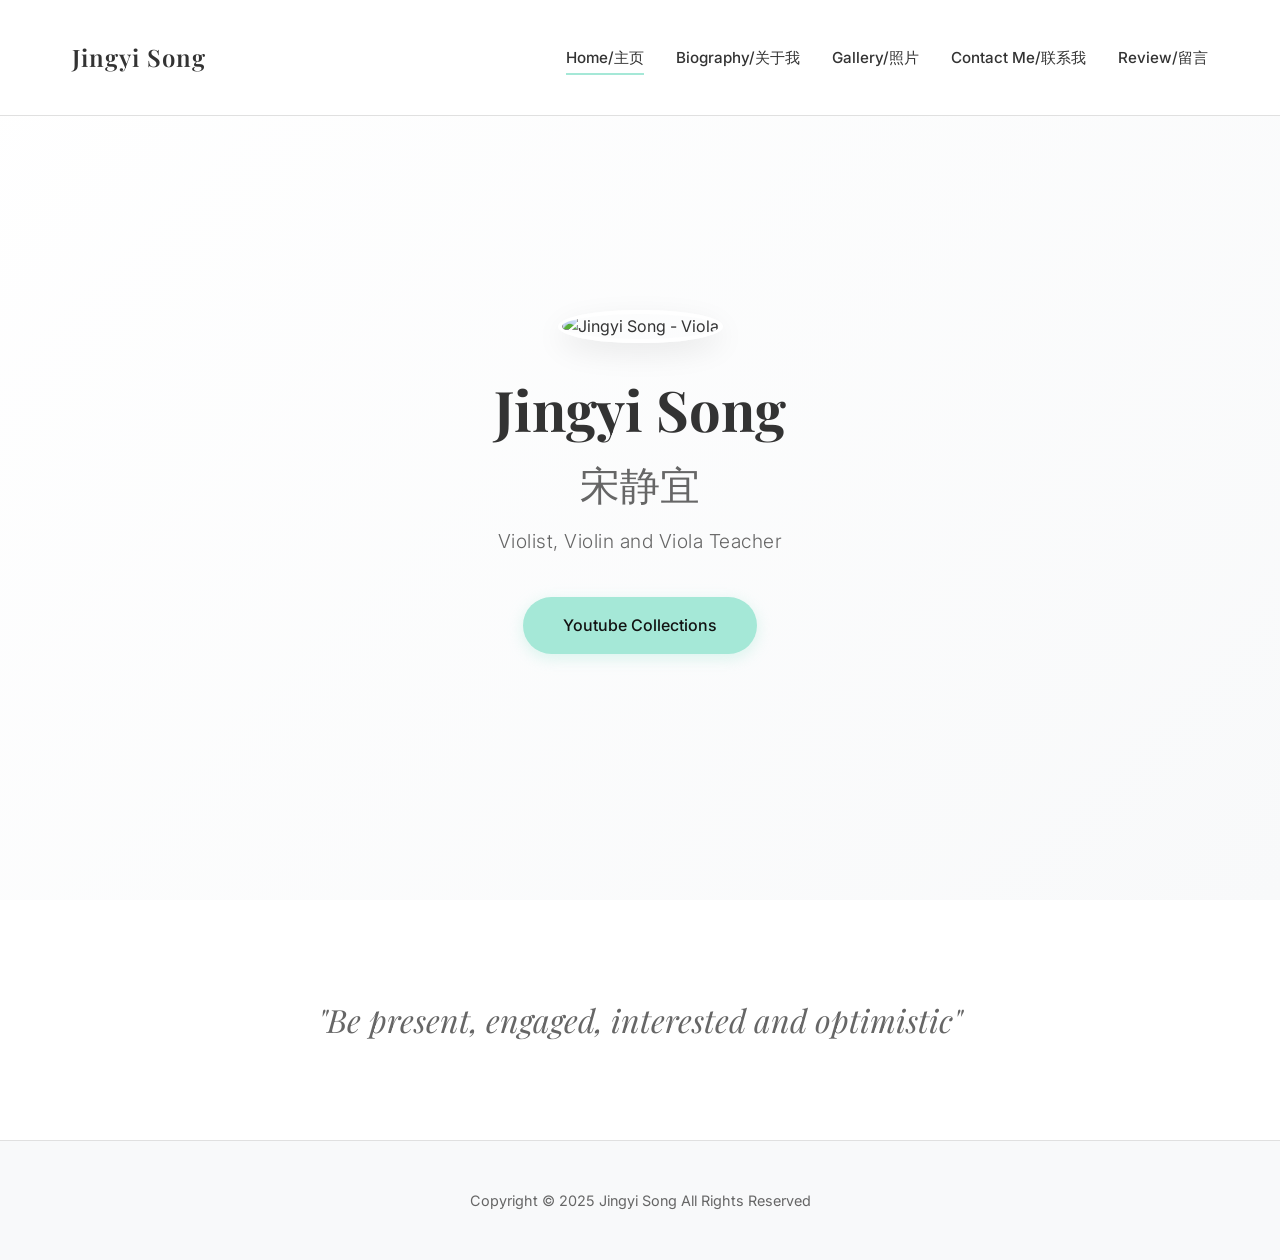
==== index.html @ 381d8b7f "Initial commit of Jingyi Song personal website" ====
<!DOCTYPE html>
<html lang="en">
<head>
    <meta charset="UTF-8">
    <meta name="viewport" content="width=device-width, initial-scale=1.0">
    <title>Jingyi Song 宋静宜 - Violist</title>
    <link rel="stylesheet" href="style.css">
    <!-- Google Fonts -->
    <link rel="preconnect" href="https://fonts.googleapis.com">
    <link rel="preconnect" href="https://fonts.gstatic.com" crossorigin>
    <link href="https://fonts.googleapis.com/css2?family=Inter:wght@300;400;500&family=Playfair+Display:ital,wght@0,400;0,600;1,400&display=swap" rel="stylesheet">
</head>
<body>

    <nav class="navbar">
        <div class="nav-container">
            <div class="logo">Jingyi Song</div>
            <ul class="nav-links">
                <li><a href="index.html" class="active">Home/主页</a></li>
                <li><a href="biography.html">Biography/关于我</a></li>
                <li><a href="gallery.html">Gallery/照片</a></li>
                <li><a href="contact.html">Contact Me/联系我</a></li>
                <li><a href="review.html">Review/留言</a></li>
            </ul>
            <div class="hamburger">
                <span></span>
                <span></span>
                <span></span>
            </div>
        </div>
    </nav>

    <main>
        <section class="hero">
            <div class="hero-content">
                <img src="https://img1.wsimg.com/isteam/ip/d26e030f-78ac-4799-aed1-1c845ceb83f9/edit-411ab37.jpg" alt="Jingyi Song - Viola" class="hero-image">
                <h1 class="title">Jingyi Song<br><span class="chinese-title">宋静宜</span></h1>
                <p class="subtitle">Violist, Violin and Viola Teacher</p>
                <a href="#" class="btn-primary">Youtube Collections</a>
            </div>
        </section>

        <section class="quote-section">
            <blockquote>"Be present, engaged, interested and optimistic"</blockquote>
        </section>
    </main>

    <footer>
        <p>Copyright &copy; 2025 Jingyi Song All Rights Reserved</p>
    </footer>

    <script src="script.js"></script>
</body>
</html>
---- style.css ----
:root {
    --primary-color: #a5e8d7; /* Theme color from meta tag */
    --text-color: #333333;
    --text-light: #666666;
    --bg-color: #ffffff;
    --bg-secondary: #f8f9fa;
    --glass-bg: rgba(255, 255, 255, 0.85);
    --border-color: #e0e0e0;
    --shadow-sm: 0 4px 6px rgba(0, 0, 0, 0.05);
    --shadow-md: 0 10px 30px rgba(0, 0, 0, 0.08);
    --font-sans: 'Inter', -apple-system, BlinkMacSystemFont, "Segoe UI", Roboto, sans-serif;
    --font-serif: 'Playfair Display', serif;
    --transition: all 0.3s cubic-bezier(0.25, 0.8, 0.25, 1);
}

@media (prefers-color-scheme: dark) {
    :root {
        --text-color: #f0f0f0;
        --text-light: #aaaaaa;
        --bg-color: #121212;
        --bg-secondary: #1e1e1e;
        --glass-bg: rgba(18, 18, 18, 0.85);
        --border-color: #333333;
        --primary-color: #8cc4b6;
        --shadow-sm: 0 4px 6px rgba(0, 0, 0, 0.2);
        --shadow-md: 0 10px 30px rgba(0, 0, 0, 0.3);
    }
}

* {
    margin: 0;
    padding: 0;
    box-sizing: border-box;
}

body {
    font-family: var(--font-sans);
    color: var(--text-color);
    background-color: var(--bg-color);
    line-height: 1.6;
    overflow-x: hidden;
    -webkit-font-smoothing: antialiased;
}

/* Navbar */
.navbar {
    position: fixed;
    top: 0;
    width: 100%;
    background: var(--glass-bg);
    backdrop-filter: blur(12px);
    -webkit-backdrop-filter: blur(12px);
    border-bottom: 1px solid var(--border-color);
    z-index: 1000;
    transition: var(--transition);
}

.nav-container {
    display: flex;
    justify-content: space-between;
    align-items: center;
    max-width: 1200px;
    margin: 0 auto;
    padding: 1.2rem 2rem;
}

.logo {
    font-family: var(--font-serif);
    font-size: 1.5rem;
    font-weight: 600;
    letter-spacing: 1px;
}

.nav-links {
    display: flex;
    list-style: none;
    gap: 2rem;
}

.nav-links a {
    text-decoration: none;
    color: var(--text-color);
    font-size: 0.95rem;
    font-weight: 500;
    position: relative;
    padding: 0.5rem 0;
    transition: var(--transition);
}

.nav-links a::after {
    content: '';
    position: absolute;
    bottom: 0;
    left: 0;
    width: 0;
    height: 2px;
    background-color: var(--primary-color);
    transition: var(--transition);
}

.nav-links a:hover::after,
.nav-links a.active::after {
    width: 100%;
}

.nav-links a:hover {
    color: var(--primary-color);
}

/* Hamburger Menu */
.hamburger {
    display: none;
    flex-direction: column;
    gap: 5px;
    cursor: pointer;
}

.hamburger span {
    width: 25px;
    height: 2px;
    background-color: var(--text-color);
    transition: var(--transition);
}

/* Hero Section */
.hero {
    min-height: 100vh;
    display: flex;
    align-items: center;
    justify-content: center;
    text-align: center;
    padding: 6rem 2rem 2rem;
    background: linear-gradient(135deg, var(--bg-color) 0%, var(--bg-secondary) 100%);
}

.hero-content {
    max-width: 800px;
    animation: fadeInUp 1s ease-out;
}

.hero-image {
    width: 200px;
    height: 200px;
    border-radius: 50%;
    object-fit: cover;
    margin-bottom: 2rem;
    box-shadow: var(--shadow-md);
    border: 4px solid var(--bg-color);
    transition: var(--transition);
}

.hero-image:hover {
    transform: scale(1.05);
}

.title {
    font-family: var(--font-serif);
    font-size: 3.5rem;
    line-height: 1.2;
    margin-bottom: 1rem;
    color: var(--text-color);
}

.chinese-title {
    font-size: 2.5rem;
    font-weight: 400;
    color: var(--text-light);
}

.subtitle {
    font-size: 1.2rem;
    color: var(--text-light);
    margin-bottom: 2.5rem;
    font-weight: 300;
    letter-spacing: 0.5px;
}

.btn-primary {
    display: inline-block;
    padding: 1rem 2.5rem;
    background-color: var(--primary-color);
    color: #121212;
    text-decoration: none;
    border-radius: 50px;
    font-weight: 500;
    font-size: 1rem;
    transition: var(--transition);
    box-shadow: 0 4px 15px rgba(165, 232, 215, 0.4);
}

.btn-primary:hover {
    transform: translateY(-3px);
    box-shadow: 0 8px 25px rgba(165, 232, 215, 0.6);
}

/* Quote Section */
.quote-section {
    padding: 6rem 2rem;
    text-align: center;
    background-color: var(--bg-color);
}

blockquote {
    font-family: var(--font-serif);
    font-size: 2rem;
    font-style: italic;
    color: var(--text-light);
    max-width: 800px;
    margin: 0 auto;
    line-height: 1.5;
    position: relative;
}

/* Footer */
footer {
    padding: 3rem 2rem;
    text-align: center;
    background-color: var(--bg-secondary);
    border-top: 1px solid var(--border-color);
}

footer p {
    color: var(--text-light);
    font-size: 0.9rem;
}

/* Animations */
@keyframes fadeInUp {
    from {
        opacity: 0;
        transform: translateY(30px);
    }
    to {
        opacity: 1;
        transform: translateY(0);
    }
}

/* Responsive Design */
@media (max-width: 768px) {
    .nav-links {
        display: none;
        position: absolute;
        top: 100%;
        left: 0;
        width: 100%;
        background: var(--bg-color);
        flex-direction: column;
        padding: 2rem;
        text-align: center;
        box-shadow: var(--shadow-sm);
    }

    .nav-links.active {
        display: flex;
    }

    .hamburger {
        display: flex;
    }

    .title {
        font-size: 2.5rem;
    }

    .chinese-title {
        font-size: 2rem;
    }

    blockquote {
        font-size: 1.5rem;
    }
}
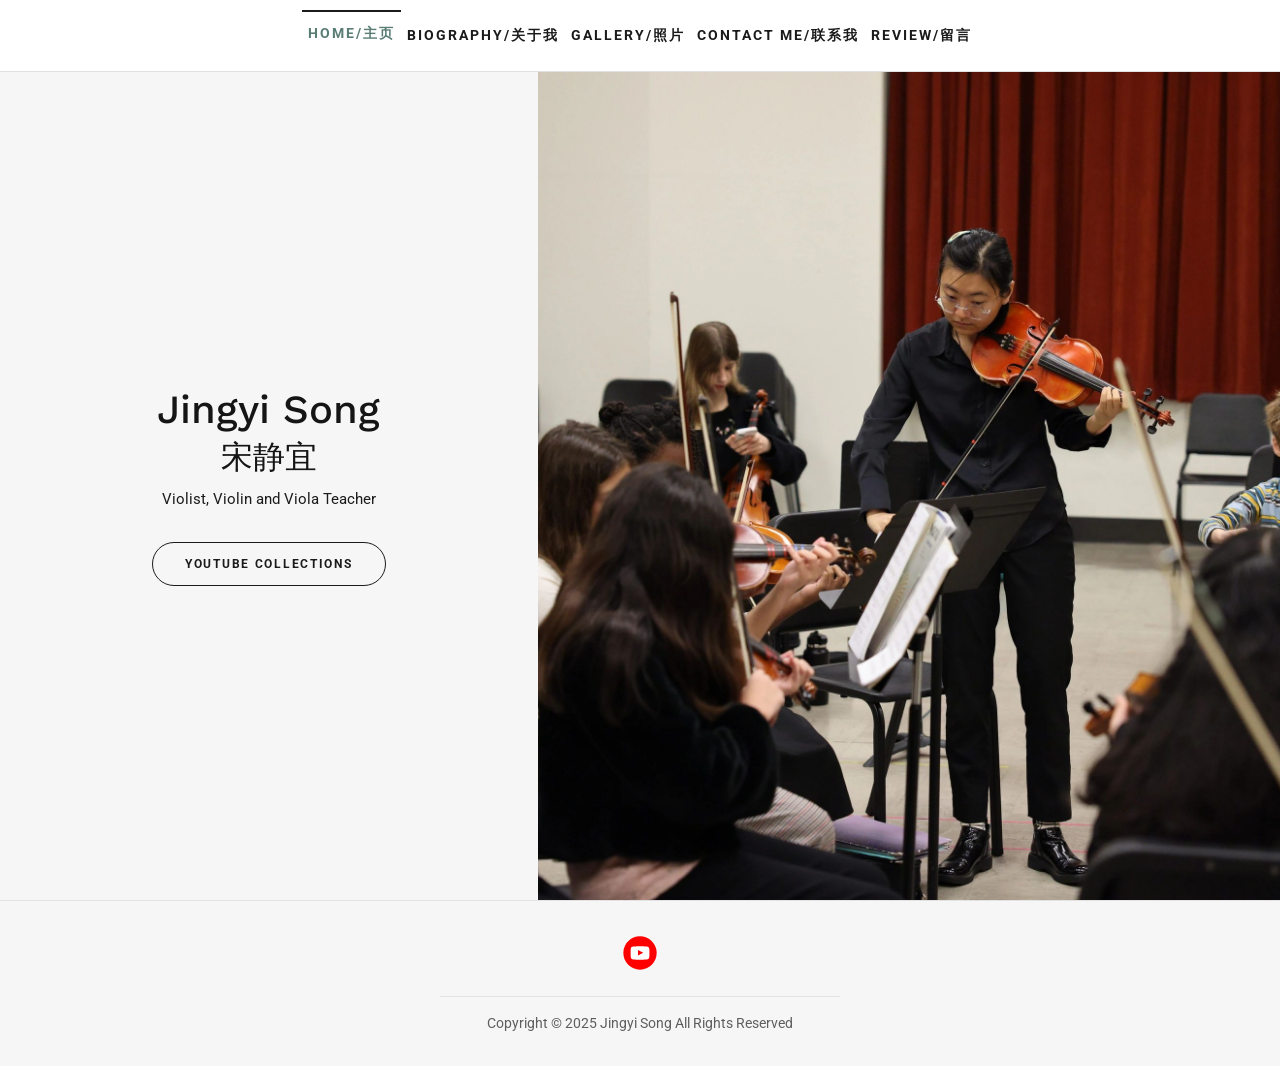
==== commit 0f2a3a0a: "Update layout to match original GoDaddy site exactly" ====
--- a/index.html
+++ b/index.html
@@ -1,54 +1,63 @@
 <!DOCTYPE html>
-<html lang="en">
+<html lang="en-US">
 <head>
     <meta charset="UTF-8">
     <meta name="viewport" content="width=device-width, initial-scale=1.0">
-    <title>Jingyi Song 宋静宜 - Violist</title>
+    <title>Home/主页 | Jingyi Song 宋静宜</title>
+    <meta name="description" content="Jingyi Song, DMA student, violist, violin and viola teacher. Wanting to start your music journal? Please feel free to contact me!">
+    <meta name="theme-color" content="#a5e8d7">
+    <link rel="icon" href="images/favicon.png">
     <link rel="stylesheet" href="style.css">
-    <!-- Google Fonts -->
-    <link rel="preconnect" href="https://fonts.googleapis.com">
-    <link rel="preconnect" href="https://fonts.gstatic.com" crossorigin>
-    <link href="https://fonts.googleapis.com/css2?family=Inter:wght@300;400;500&family=Playfair+Display:ital,wght@0,400;0,600;1,400&display=swap" rel="stylesheet">
 </head>
 <body>
 
-    <nav class="navbar">
-        <div class="nav-container">
-            <div class="logo">Jingyi Song</div>
-            <ul class="nav-links">
-                <li><a href="index.html" class="active">Home/主页</a></li>
-                <li><a href="biography.html">Biography/关于我</a></li>
-                <li><a href="gallery.html">Gallery/照片</a></li>
-                <li><a href="contact.html">Contact Me/联系我</a></li>
-                <li><a href="review.html">Review/留言</a></li>
-            </ul>
-            <div class="hamburger">
-                <span></span>
-                <span></span>
-                <span></span>
-            </div>
+<nav class="navbar">
+    <div class="nav-centered">
+        <ul class="nav-links" id="navLinks">
+            <li><a href="index.html" class="active">HOME/主页</a></li>
+            <li><a href="biography.html">BIOGRAPHY/关于我</a></li>
+            <li><a href="gallery.html">GALLERY/照片</a></li>
+            <li><a href="contact.html">CONTACT ME/联系我</a></li>
+            <li><a href="review.html">REVIEW/留言</a></li>
+        </ul>
+        <div class="hamburger" id="hamburger" aria-label="Toggle navigation">
+            <span></span><span></span><span></span>
         </div>
-    </nav>
+    </div>
+</nav>
 
-    <main>
-        <section class="hero">
-            <div class="hero-content">
-                <img src="https://img1.wsimg.com/isteam/ip/d26e030f-78ac-4799-aed1-1c845ceb83f9/edit-411ab37.jpg" alt="Jingyi Song - Viola" class="hero-image">
-                <h1 class="title">Jingyi Song<br><span class="chinese-title">宋静宜</span></h1>
-                <p class="subtitle">Violist, Violin and Viola Teacher</p>
-                <a href="#" class="btn-primary">Youtube Collections</a>
-            </div>
-        </section>
+<main>
+    <section class="hero-split">
+        <!-- LEFT: Text panel -->
+        <div class="hero-left">
+            <h1 class="hero-name">Jingyi Song<span class="hero-name-cn">宋静宜</span></h1>
+            <p class="hero-tagline">Violist, Violin and Viola Teacher</p>
+            <a href="https://www.youtube.com/@Jingyi_Song" target="_blank" rel="noopener" class="hero-btn">
+                YOUTUBE COLLECTIONS
+            </a>
+        </div>
+        <!-- RIGHT: Photo panel -->
+        <div class="hero-right">
+            <img src="images/profile.jpg" alt="Jingyi Song — Violist" class="hero-photo">
+        </div>
+    </section>
+</main>
 
-        <section class="quote-section">
-            <blockquote>"Be present, engaged, interested and optimistic"</blockquote>
-        </section>
-    </main>
+<footer>
+    <div class="footer-inner">
+        <div class="footer-social">
+            <a href="https://www.youtube.com/@Jingyi_Song" target="_blank" rel="noopener" aria-label="YouTube Channel">
+                <svg viewBox="0 0 24 24" fill="currentColor" style="color:#FF0000">
+                    <path d="M12 2C6.477 2 2 6.477 2 12s4.477 10 10 10 10-4.477 10-10A10 10 0 0012 2z"/>
+                    <path fill-rule="evenodd" fill="#fff" d="M17.607 14.302s.066-.931.066-1.866l.003-.88c0-.93-.069-1.865-.069-1.865a2.363 2.363 0 00-.436-1.146 1.702 1.702 0 00-1.16-.52c-1.615-.116-4.025-.149-4.025-.149s-2.422.033-4.037.15c-.436.012-.85.193-1.156.505-.335.349-.364 1.153-.364 1.153s-.033.942-.033 1.876v.884c0 .93.033 1.865.033 1.865.033.413.177.809.418 1.146.344.31.788.484 1.251.49.924.088 3.913.117 3.913.117s2.418-.004 4.033-.12c.433-.004.847-.18 1.152-.488.242-.338.384-.737.411-1.152zm-3.68-2.422l-3.116 1.614-.004-3.24 3.12 1.626z"/>
+                </svg>
+            </a>
+        </div>
+        <hr class="footer-divider">
+        <p class="footer-copy">Copyright © 2025 Jingyi Song All Rights Reserved</p>
+    </div>
+</footer>
 
-    <footer>
-        <p>Copyright &copy; 2025 Jingyi Song All Rights Reserved</p>
-    </footer>
-
-    <script src="script.js"></script>
+<script src="script.js"></script>
 </body>
 </html>
--- a/style.css
+++ b/style.css
@@ -1,273 +1,728 @@
+/* === FONTS — matching live site exactly === */
+@import url('https://fonts.googleapis.com/css2?family=Work+Sans:wght@400;500;600;700&family=Roboto:wght@300;400;700&display=swap');
+
+/* === RESET === */
+*, *::before, *::after { box-sizing: border-box; margin: 0; padding: 0; }
+
+/* === CSS VARIABLES — sourced from live jingyisong.com c1 class definitions === */
 :root {
-    --primary-color: #a5e8d7; /* Theme color from meta tag */
-    --text-color: #333333;
-    --text-light: #666666;
-    --bg-color: #ffffff;
-    --bg-secondary: #f8f9fa;
-    --glass-bg: rgba(255, 255, 255, 0.85);
-    --border-color: #e0e0e0;
-    --shadow-sm: 0 4px 6px rgba(0, 0, 0, 0.05);
-    --shadow-md: 0 10px 30px rgba(0, 0, 0, 0.08);
-    --font-sans: 'Inter', -apple-system, BlinkMacSystemFont, "Segoe UI", Roboto, sans-serif;
-    --font-serif: 'Playfair Display', serif;
-    --transition: all 0.3s cubic-bezier(0.25, 0.8, 0.25, 1);
-}
-
-@media (prefers-color-scheme: dark) {
-    :root {
-        --text-color: #f0f0f0;
-        --text-light: #aaaaaa;
-        --bg-color: #121212;
-        --bg-secondary: #1e1e1e;
-        --glass-bg: rgba(18, 18, 18, 0.85);
-        --border-color: #333333;
-        --primary-color: #8cc4b6;
-        --shadow-sm: 0 4px 6px rgba(0, 0, 0, 0.2);
-        --shadow-md: 0 10px 30px rgba(0, 0, 0, 0.3);
-    }
-}
-
-* {
-    margin: 0;
-    padding: 0;
-    box-sizing: border-box;
-}
+    /* Colors extracted from live site */
+    --color-bg:          rgb(255, 255, 255);   /* c1-3 */
+    --color-text:        rgb(27, 27, 27);       /* c1-2d */
+    --color-muted:       rgb(94, 94, 94);       /* c1-34 */
+    --color-muted-2:     rgb(164, 164, 164);    /* c1-5a */
+    --color-accent:      rgb(165, 232, 215);    /* #a5e8d7 — hero bg, hover highlight */
+    --color-accent-mid:  rgb(89, 125, 116);     /* c1-7h — link color, hover */
+    --color-accent-dark: rgb(46, 68, 63);       /* c1-3l hover */
+    --color-accent-darkest: rgb(29, 45, 41);    /* c1-6g active */
+    --color-nav-dark:    rgb(22, 22, 22);       /* c1-4j — mobile nav bg */
+    --color-alt-bg:      rgb(247, 247, 247);    /* c1-4w light bg */
+    --color-footer-bg:   rgb(246, 246, 246);    /* c1-5s */
+    --color-border:      rgba(76, 76, 76, 0.5); /* c1-5b */
+    --color-divider:     rgb(226, 226, 226);    /* c1-8l */
+    --color-dark-text:   rgb(21, 21, 21);       /* c1-6i */
+    --color-sub-muted:   rgb(89, 89, 89);       /* c1-8u */
+
+    /* Typography — matching live site exactly */
+    --font-body:   'Roboto', arial, sans-serif;   /* c1-b */
+    --font-heading:'Work Sans', sans-serif;        /* c1-6a */
+    --font-size-base: 16px;                        /* c1-c */
+
+    /* Layout */
+    --nav-height: 72px;
+    --container-max: 1100px;
+    --container-pad: 24px;     /* c1-13 / c1-14 */
+}
+
+/* === BASE === */
+html { scroll-behavior: smooth; }
 
 body {
-    font-family: var(--font-sans);
-    color: var(--text-color);
-    background-color: var(--bg-color);
-    line-height: 1.6;
-    overflow-x: hidden;
+    font-family: var(--font-body);
+    font-size: var(--font-size-base);
+    color: var(--color-text);
+    background-color: var(--color-bg);
+    line-height: 1.5;       /* c1-4g */
     -webkit-font-smoothing: antialiased;
-}
-
-/* Navbar */
+    -webkit-text-size-adjust: 100%;
+}
+
+a { color: inherit; text-decoration: none; }
+img { max-width: 100%; display: block; border: 0; vertical-align: middle; }
+ul { list-style: none; padding: 0; margin: 0; }
+
+/* === NAVBAR ===
+   Background: white — links CENTERED (no logo in nav bar on home page)
+   Original has nav links centered across the full width
+*/
 .navbar {
     position: fixed;
     top: 0;
+    left: 0;
+    right: 0;
+    height: var(--nav-height);
+    background-color: var(--color-bg);
+    border-bottom: 1px solid var(--color-divider);
+    z-index: 1003;
+    display: flex;
+    align-items: center;
+}
+
+/* Centered nav wrapper — used on home page */
+.nav-centered {
     width: 100%;
-    background: var(--glass-bg);
-    backdrop-filter: blur(12px);
-    -webkit-backdrop-filter: blur(12px);
-    border-bottom: 1px solid var(--border-color);
-    z-index: 1000;
-    transition: var(--transition);
-}
-
+    display: flex;
+    align-items: center;
+    justify-content: center;
+    padding: 0 var(--container-pad);
+    position: relative;
+}
+
+/* Standard nav container with logo — used on inner pages */
 .nav-container {
+    width: 100%;
+    max-width: var(--container-max);
+    margin: 0 auto;
+    padding: 0 var(--container-pad);
     display: flex;
+    align-items: center;
     justify-content: space-between;
-    align-items: center;
-    max-width: 1200px;
-    margin: 0 auto;
-    padding: 1.2rem 2rem;
 }
 
 .logo {
-    font-family: var(--font-serif);
-    font-size: 1.5rem;
+    font-family: var(--font-heading);
+    font-size: 20px;
     font-weight: 600;
-    letter-spacing: 1px;
-}
-
+    color: var(--color-dark-text);
+    line-height: 1.2;
+    white-space: pre-line;
+}
+
+.logo .logo-sub {
+    display: block;
+    font-size: 12px;
+    font-weight: 400;
+    color: var(--color-muted);
+    line-height: 1.3;
+}
+
+/* Nav links */
 .nav-links {
     display: flex;
-    list-style: none;
-    gap: 2rem;
-}
-
-.nav-links a {
-    text-decoration: none;
-    color: var(--text-color);
-    font-size: 0.95rem;
-    font-weight: 500;
-    position: relative;
-    padding: 0.5rem 0;
-    transition: var(--transition);
-}
-
-.nav-links a::after {
-    content: '';
-    position: absolute;
-    bottom: 0;
-    left: 0;
-    width: 0;
-    height: 2px;
-    background-color: var(--primary-color);
-    transition: var(--transition);
-}
-
-.nav-links a:hover::after,
-.nav-links a.active::after {
-    width: 100%;
-}
-
-.nav-links a:hover {
-    color: var(--primary-color);
-}
-
-/* Hamburger Menu */
+    align-items: center;
+    gap: 0;
+}
+
+.nav-links li a {
+    display: inline-block;
+    padding: 6px 6px;                   /* c1-2k / c1-2n */
+    font-family: var(--font-body);
+    font-size: 14px;                    /* c1-3j */
+    font-weight: 700;                   /* c1-3k */
+    letter-spacing: 0.143em;            /* c1-3c */
+    text-transform: uppercase;          /* c1-3d */
+    color: var(--color-text);           /* c1-2d: rgb(27,27,27) */
+    transition: color 0.2s;
+    white-space: nowrap;
+}
+
+.nav-links li a:hover {
+    color: var(--color-accent-mid);     /* c1-2f: rgb(89,125,116) */
+}
+
+.nav-links li a:active {
+    color: var(--color-accent-dark);    /* c1-2g: rgb(34,52,47) */
+}
+
+.nav-links li a.active {
+    color: var(--color-accent-mid);
+    border-top: 2px solid var(--color-text);  /* c1-3f, c1-3g */
+    padding-top: 11px;
+    margin-top: -13px;
+}
+
+/* Hamburger (mobile) */
 .hamburger {
     display: none;
     flex-direction: column;
     gap: 5px;
     cursor: pointer;
-}
-
+    padding: 4px;
+    background: none;
+    border: none;
+}
 .hamburger span {
-    width: 25px;
+    display: block;
+    width: 22px;
     height: 2px;
-    background-color: var(--text-color);
-    transition: var(--transition);
-}
-
-/* Hero Section */
-.hero {
-    min-height: 100vh;
+    background: var(--color-text);
+    transition: all 0.3s;
+}
+
+/* === HERO — Two-column split layout matching original exactly ===
+   Left panel: light gray bg, text centered, name + tagline + button
+   Right panel: photo fills full height
+*/
+.hero-split {
     display: flex;
+    height: calc(100vh - var(--nav-height));
+    margin-top: var(--nav-height);
+    overflow: hidden;
+}
+
+/* LEFT panel — light background with centered text */
+.hero-left {
+    flex: 0 0 42%;
+    display: flex;
+    flex-direction: column;
     align-items: center;
     justify-content: center;
     text-align: center;
-    padding: 6rem 2rem 2rem;
-    background: linear-gradient(135deg, var(--bg-color) 0%, var(--bg-secondary) 100%);
-}
-
-.hero-content {
-    max-width: 800px;
-    animation: fadeInUp 1s ease-out;
-}
-
-.hero-image {
-    width: 200px;
-    height: 200px;
-    border-radius: 50%;
+    padding: 3rem 2.5rem;
+    background-color: #f6f6f6;    /* matches live site's light panel */
+}
+
+.hero-name {
+    font-family: var(--font-heading);
+    font-size: 40px;
+    font-weight: 500;
+    color: var(--color-dark-text);
+    line-height: 1.2;
+    margin-bottom: 0.75rem;
+}
+
+.hero-name-cn {
+    display: block;
+    font-size: 32px;
+    font-weight: 400;
+    margin-top: 0.25rem;
+}
+
+.hero-tagline {
+    font-family: var(--font-body);
+    font-size: 15px;
+    font-weight: 400;
+    color: var(--color-text);
+    margin-bottom: 2rem;
+    line-height: 1.5;
+}
+
+/* Pill button — matches "YOUTUBE COLLECTIONS" button exactly */
+.hero-btn {
+    display: inline-flex;
+    align-items: center;
+    justify-content: center;
+    padding: 12px 32px;
+    border-radius: 48px;
+    border: 1px solid var(--color-text);
+    color: var(--color-text);
+    background-color: transparent;
+    font-family: var(--font-body);
+    font-size: 12px;
+    font-weight: 700;
+    letter-spacing: 0.143em;
+    text-transform: uppercase;
+    cursor: pointer;
+    transition: all 0.3s;
+    text-decoration: none;
+    white-space: nowrap;
+}
+
+.hero-btn:hover {
+    color: var(--color-nav-dark);
+    background-color: var(--color-accent);
+    border-color: var(--color-accent);
+}
+
+/* RIGHT panel — photo fills the space */
+.hero-right {
+    flex: 1;
+    overflow: hidden;
+}
+
+.hero-photo {
+    width: 100%;
+    height: 100%;
     object-fit: cover;
-    margin-bottom: 2rem;
-    box-shadow: var(--shadow-md);
-    border: 4px solid var(--bg-color);
-    transition: var(--transition);
-}
-
-.hero-image:hover {
-    transform: scale(1.05);
-}
-
-.title {
-    font-family: var(--font-serif);
-    font-size: 3.5rem;
-    line-height: 1.2;
-    margin-bottom: 1rem;
-    color: var(--text-color);
-}
-
-.chinese-title {
-    font-size: 2.5rem;
-    font-weight: 400;
-    color: var(--text-light);
-}
-
-.subtitle {
-    font-size: 1.2rem;
-    color: var(--text-light);
-    margin-bottom: 2.5rem;
-    font-weight: 300;
-    letter-spacing: 0.5px;
-}
-
-.btn-primary {
-    display: inline-block;
-    padding: 1rem 2.5rem;
-    background-color: var(--primary-color);
-    color: #121212;
+    object-position: center top;
+    display: block;
+}
+
+/* === SECTIONS === */
+.section-container {
+    max-width: var(--container-max);
+    margin: 0 auto;
+    padding: 40px var(--container-pad);  /* c1-h / c1-i: 40px */
+}
+
+.section-heading {
+    font-family: var(--font-heading);
+    font-size: 22px;
+    font-weight: 700;
+    color: var(--color-dark-text);
+    margin-bottom: 32px;             /* c1-t */
+    padding-bottom: 0.5rem;
+    border-bottom: 2px solid var(--color-divider);
+    display: block;
+}
+
+/* === BIOGRAPHY ===
+   English: image LEFT, text RIGHT (from live site layout)
+   Chinese: text LEFT, image RIGHT
+*/
+.bio-grid {
+    display: grid;
+    grid-template-columns: 340px 1fr;
+    gap: 40px;      /* c1-74 / c1-75: 24px column/row gap — we use 40px for readability */
+    align-items: start;
+}
+
+.bio-image {
+    width: 100%;
+    object-fit: cover;
+    border-radius: 4px;     /* c1-42 */
+    box-shadow: 0 3px 6px 3px rgba(0,0,0,0.24);  /* c1-43 */
+}
+
+.bio-text h3 {
+    font-family: var(--font-heading);
+    font-size: 22px;
+    font-weight: 700;
+    color: var(--color-dark-text);
+    margin-bottom: 16px;   /* c1-5o */
+    line-height: 1.3;
+}
+
+.bio-text p {
+    font-family: var(--font-body);
+    font-size: 16px;
+    line-height: 1.5;
+    color: var(--color-text);
+    margin-bottom: 16px;
+    word-wrap: break-word;  /* c1-26 */
+}
+
+.bio-section-bg {
+    background-color: var(--color-footer-bg);  /* rgb(246,246,246) */
+    border-top: 1px solid var(--color-divider);
+    border-bottom: 1px solid var(--color-divider);
+}
+
+/* Chinese bio: reverse column order */
+.bio-grid-reverse {
+    display: grid;
+    grid-template-columns: 1fr 340px;
+    gap: 40px;
+    align-items: start;
+}
+
+/* === GALLERY === */
+.gallery-grid {
+    display: grid;
+    grid-template-columns: repeat(3, 1fr);
+    gap: 8px;
+    margin-bottom: 40px;
+}
+
+.gallery-item {
+    position: relative;
+    aspect-ratio: 1;
+    overflow: hidden;
+    cursor: pointer;
+    background: var(--color-divider);
+}
+
+.gallery-item img {
+    width: 100%;
+    height: 100%;
+    object-fit: cover;
+    transition: transform 0.4s ease;
+}
+
+.gallery-item:hover img { transform: scale(1.04); }
+
+.gallery-caption {
+    position: absolute;
+    bottom: 0;
+    left: 0;
+    right: 0;
+    padding: 0.75rem;
+    background: linear-gradient(transparent, rgba(0,0,0,0.65));
+    color: #fff;
+    font-size: 0.8rem;
+    opacity: 0;
+    transition: opacity 0.3s;
+    font-family: var(--font-body);
+}
+
+.gallery-item:hover .gallery-caption { opacity: 1; }
+
+.video-section-heading {
+    font-family: var(--font-heading);
+    font-size: 22px;
+    font-weight: 700;
+    color: var(--color-dark-text);
+    margin-bottom: 24px;
+    display: block;
+    padding-bottom: 0.5rem;
+    border-bottom: 2px solid var(--color-divider);
+}
+
+.video-grid {
+    display: grid;
+    grid-template-columns: repeat(3, 1fr);
+    gap: 24px;          /* c1-74 */
+}
+
+.video-wrapper {
+    aspect-ratio: 16/9;
+    overflow: hidden;
+    border-radius: 4px;
+    box-shadow: 0 3px 6px 3px rgba(0,0,0,0.24);
+}
+
+.video-wrapper iframe {
+    width: 100%;
+    height: 100%;
+    border: none;
+}
+
+.video-info { padding: 8px 0; }
+
+.video-info h4 {
+    font-family: var(--font-heading);
+    font-size: 14px;
+    font-weight: 700;
+    color: var(--color-dark-text);
+    margin-bottom: 4px;
+}
+
+.video-info p {
+    font-size: 12px;               /* c1-6z */
+    color: var(--color-muted);
+    line-height: 1.4;
+}
+
+/* === LIGHTBOX === */
+.lightbox {
+    display: none;
+    position: fixed;
+    inset: 0;
+    background: rgba(0,0,0,0.92);
+    z-index: 9999;
+    align-items: center;
+    justify-content: center;
+    padding: 2rem;
+}
+
+.lightbox.active { display: flex; }
+
+.lightbox-img {
+    max-width: 90vw;
+    max-height: 85vh;
+    object-fit: contain;
+    border-radius: 4px;
+}
+
+.lightbox-close {
+    position: absolute;
+    top: 1.5rem;
+    right: 2rem;
+    font-size: 2rem;
+    color: #fff;
+    cursor: pointer;
+    background: none;
+    border: none;
+    line-height: 1;
+    opacity: 0.7;
+    transition: opacity 0.2s;
+}
+.lightbox-close:hover { opacity: 1; }
+
+.lightbox-nav {
+    position: absolute;
+    top: 50%;
+    transform: translateY(-50%);
+    background: rgba(255,255,255,0.15);
+    border: none;
+    color: #fff;
+    font-size: 2rem;
+    padding: 1rem 0.75rem;
+    cursor: pointer;
+    border-radius: 4px;
+    transition: background 0.2s;
+}
+.lightbox-nav:hover { background: rgba(255,255,255,0.3); }
+.lightbox-prev { left: 1rem; }
+.lightbox-next { right: 1rem; }
+
+/* === CONTACT === */
+.contact-layout {
+    display: grid;
+    grid-template-columns: 1fr 1fr;
+    gap: 40px;
+    align-items: start;
+}
+
+.contact-form-section h2,
+.contact-info-section h2 {
+    font-family: var(--font-heading);
+    font-size: 22px;
+    font-weight: 700;
+    color: var(--color-dark-text);
+    margin-bottom: 24px;
+    padding-bottom: 8px;
+    border-bottom: 2px solid var(--color-divider);
+}
+
+.form-group { margin-bottom: 16px; }
+
+.form-group label {
+    display: block;
+    font-family: var(--font-body);
+    font-size: 14px;
+    font-weight: 700;
+    letter-spacing: 0.05em;
+    color: var(--color-text);
+    margin-bottom: 6px;
+}
+
+.form-group input,
+.form-group textarea {
+    width: 100%;
+    padding: 10px 12px;
+    border: 1px solid var(--color-divider);
+    border-radius: 4px;
+    font-family: var(--font-body);
+    font-size: 16px;
+    color: var(--color-text);
+    background: var(--color-bg);
+    line-height: 1.5;
+    transition: border-color 0.2s;
+}
+
+.form-group input:focus,
+.form-group textarea:focus {
+    outline: none;
+    border-color: var(--color-accent-mid);
+}
+
+.form-group textarea { min-height: 120px; resize: vertical; }
+
+.btn-submit {
+    display: inline-flex;
+    align-items: center;
+    justify-content: center;
+    padding: 8px 40px;
+    border-radius: 48px;
+    border: 1px solid currentColor;
+    color: var(--color-accent-mid);
+    background-color: transparent;
+    font-family: var(--font-body);
+    font-size: 14px;
+    font-weight: 700;
+    letter-spacing: 0.143em;
+    text-transform: uppercase;
+    min-height: 56px;
+    cursor: pointer;
+    transition: all 0.3s;
+}
+
+.btn-submit:hover {
+    color: var(--color-nav-dark);
+    background-color: var(--color-accent);
+    border-color: var(--color-accent);
+}
+
+.service-block { margin-bottom: 24px; }
+
+.service-block h3 {
+    font-family: var(--font-heading);
+    font-size: 16px;
+    font-weight: 700;
+    color: var(--color-dark-text);
+    margin-bottom: 8px;
+}
+
+.service-block p {
+    font-size: 16px;
+    color: var(--color-text);
+    line-height: 1.5;
+}
+
+.contact-list { margin-top: 16px; }
+
+.contact-list li {
+    display: flex;
+    align-items: baseline;
+    gap: 12px;
+    padding: 10px 0;
+    border-bottom: 1px solid var(--color-divider);
+    font-size: 15px;
+    word-break: break-all;
+}
+
+.contact-list li:last-child { border-bottom: none; }
+
+.contact-list strong {
+    min-width: 110px;
+    font-size: 12px;
+    font-weight: 700;
+    letter-spacing: 0.1em;
+    text-transform: uppercase;
+    color: var(--color-muted);
+    flex-shrink: 0;
+}
+
+.contact-list a {
+    color: var(--color-accent-mid);     /* c1-6e: rgb(85,120,111) */
     text-decoration: none;
-    border-radius: 50px;
-    font-weight: 500;
-    font-size: 1rem;
-    transition: var(--transition);
-    box-shadow: 0 4px 15px rgba(165, 232, 215, 0.4);
-}
-
-.btn-primary:hover {
-    transform: translateY(-3px);
-    box-shadow: 0 8px 25px rgba(165, 232, 215, 0.6);
-}
-
-/* Quote Section */
-.quote-section {
-    padding: 6rem 2rem;
-    text-align: center;
-    background-color: var(--bg-color);
-}
-
-blockquote {
-    font-family: var(--font-serif);
-    font-size: 2rem;
-    font-style: italic;
-    color: var(--text-light);
+}
+
+.contact-list a:hover {
+    color: var(--color-accent-dark);    /* c1-6f: rgb(46,68,63) */
+    text-decoration: underline;
+}
+
+/* === REVIEW === */
+.review-container {
     max-width: 800px;
     margin: 0 auto;
-    line-height: 1.5;
+    padding: 40px var(--container-pad);
+}
+
+.testimonial-card {
+    background-color: var(--color-footer-bg);
+    border-left: 4px solid var(--color-accent-mid);
+    padding: 40px;
+    border-radius: 0 4px 4px 0;
     position: relative;
-}
-
-/* Footer */
+    margin-bottom: 24px;
+    box-shadow: 0 3px 6px 3px rgba(0,0,0,0.06);
+}
+
+.testimonial-card::before {
+    content: '\201C';
+    font-family: Georgia, serif;
+    font-size: 5rem;
+    color: var(--color-accent);
+    position: absolute;
+    top: -0.25rem;
+    left: 1.5rem;
+    line-height: 1;
+}
+
+.testimonial-text {
+    font-family: var(--font-body);
+    font-size: 16px;
+    line-height: 1.7;
+    color: var(--color-text);
+    font-style: italic;
+    padding-top: 1.5rem;
+}
+
+.testimonial-author {
+    margin-top: 16px;
+    font-size: 13px;
+    color: var(--color-muted);
+    font-style: normal;
+}
+
+/* === FOOTER
+   Background: rgb(246, 246, 246) = c1-5s
+*/
 footer {
-    padding: 3rem 2rem;
+    background-color: var(--color-footer-bg);
+    border-top: 1px solid var(--color-divider);
+    padding: 32px var(--container-pad);
     text-align: center;
-    background-color: var(--bg-secondary);
-    border-top: 1px solid var(--border-color);
-}
-
-footer p {
-    color: var(--text-light);
-    font-size: 0.9rem;
-}
-
-/* Animations */
-@keyframes fadeInUp {
-    from {
-        opacity: 0;
-        transform: translateY(30px);
-    }
-    to {
-        opacity: 1;
-        transform: translateY(0);
-    }
-}
-
-/* Responsive Design */
+}
+
+.footer-inner {
+    display: flex;
+    flex-direction: column;
+    align-items: center;
+    gap: 16px;
+    max-width: var(--container-max);
+    margin: 0 auto;
+}
+
+.footer-social a {
+    display: inline-flex;
+    align-items: center;
+    gap: 8px;
+    color: var(--color-muted);
+    font-size: 14px;
+    transition: color 0.2s;
+}
+
+.footer-social a:hover { color: var(--color-text); }
+.footer-social svg { width: 40px; height: 40px; }
+
+.footer-divider {
+    width: 100%;
+    max-width: 400px;
+    border: none;
+    border-top: 1px solid var(--color-divider);
+}
+
+.footer-copy {
+    font-family: var(--font-body);
+    font-size: 14px;
+    color: var(--color-muted);
+}
+
+/* === RESPONSIVE === */
+@media (max-width: 900px) {
+    .bio-grid,
+    .bio-grid-reverse { grid-template-columns: 1fr; gap: 24px; }
+    .bio-grid-reverse .bio-image-wrap { order: -1; }
+    .contact-layout { grid-template-columns: 1fr; gap: 40px; }
+    .video-grid { grid-template-columns: 1fr; }
+    .gallery-grid { grid-template-columns: repeat(2, 1fr); }
+}
+
 @media (max-width: 768px) {
+    /* Mobile nav — dark slide-in panel matching c1-4j */
     .nav-links {
         display: none;
-        position: absolute;
-        top: 100%;
+        position: fixed;
+        top: var(--nav-height);
         left: 0;
+        right: 0;
+        background-color: var(--color-nav-dark);  /* c1-4j: rgb(22,22,22) */
+        flex-direction: column;
+        padding: 16px 0;
+        z-index: 10002;
+        box-shadow: 0 2px 6px rgba(0,0,0,0.2);
+    }
+    .nav-links.open { display: flex; }
+    .nav-links li a {
+        color: var(--color-alt-bg);   /* c1-4w: rgb(247,247,247) */
+        padding: 12px 24px;
         width: 100%;
-        background: var(--bg-color);
-        flex-direction: column;
-        padding: 2rem;
-        text-align: center;
-        box-shadow: var(--shadow-sm);
+        font-size: 12px;
+        border-bottom: 1px solid rgba(76,76,76,0.5);  /* c1-5b */
     }
-
-    .nav-links.active {
-        display: flex;
+    .nav-links li:last-child a { border-bottom: none; }
+    .nav-links li a:hover { color: var(--color-accent); }  /* c1-52: rgb(165,232,215) */
+    .nav-links li a.active {
+        color: var(--color-accent);
+        border-top: none;
+        padding-top: 12px;
+        margin-top: 0;
     }
-
-    .hamburger {
-        display: flex;
-    }
-
-    .title {
-        font-size: 2.5rem;
-    }
-
-    .chinese-title {
-        font-size: 2rem;
-    }
-
-    blockquote {
-        font-size: 1.5rem;
-    }
-}
+    .hamburger { display: flex; }
+
+    .hero h1 { font-size: 24px; }
+    .hero h1 .chinese { font-size: 18px; }
+
+    .gallery-grid { grid-template-columns: repeat(2, 1fr); }
+
+    .section-container { padding: 32px 16px; }
+}
+
+@media (max-width: 480px) {
+    .gallery-grid { grid-template-columns: 1fr; }
+    .video-grid { grid-template-columns: 1fr; }
+}
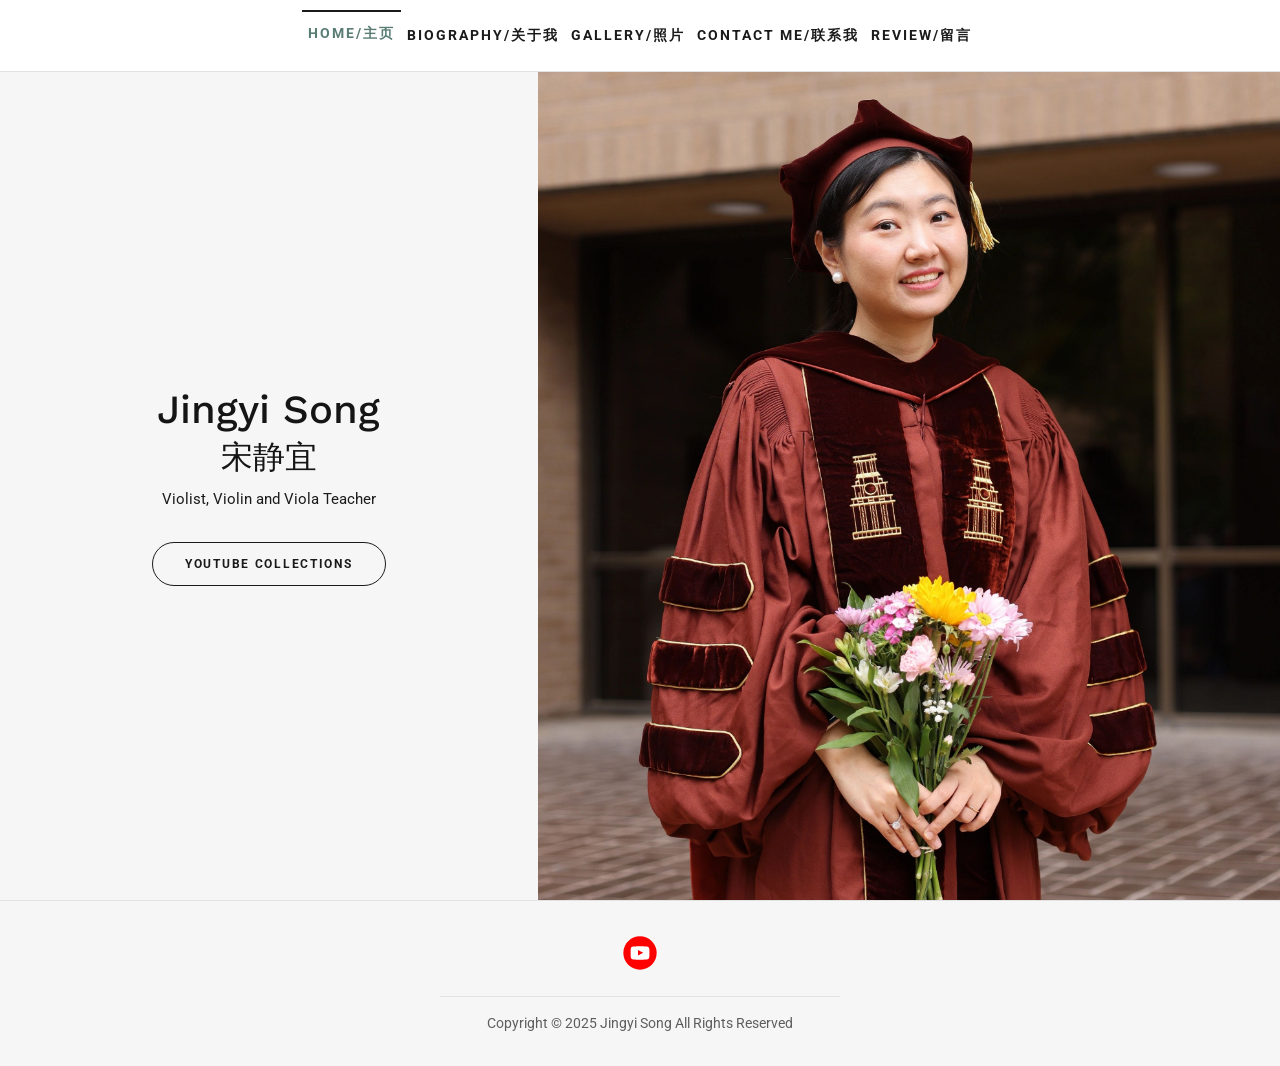
==== commit 4f96eeec: "Fix incorrect home page image" ====
--- a/index.html
+++ b/index.html
@@ -38,7 +38,7 @@
         </div>
         <!-- RIGHT: Photo panel -->
         <div class="hero-right">
-            <img src="images/profile.jpg" alt="Jingyi Song — Violist" class="hero-photo">
+            <img src="images/hero.jpg" alt="Jingyi Song — Violist" class="hero-photo">
         </div>
     </section>
 </main>
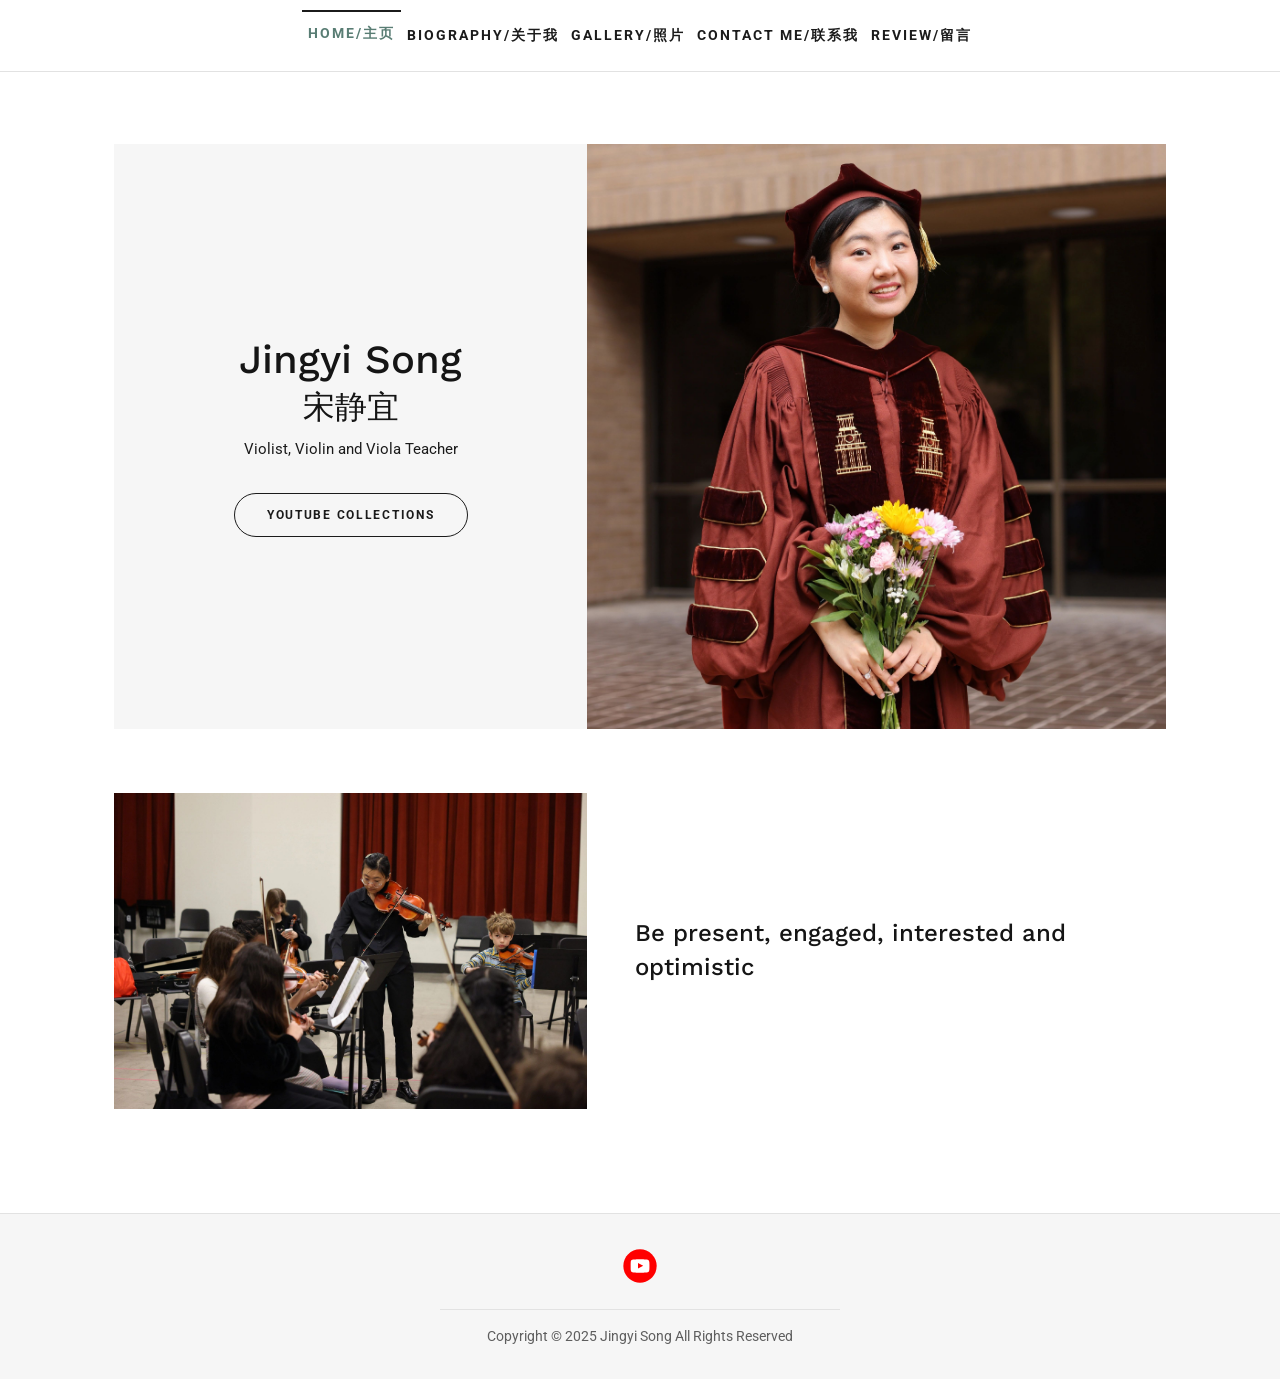
==== commit 8ab1b618: "Fix hero layout padding and add missing quote section" ====
--- a/index.html
+++ b/index.html
@@ -27,20 +27,31 @@
 </nav>
 
 <main>
-    <section class="hero-split">
-        <!-- LEFT: Text panel -->
-        <div class="hero-left">
-            <h1 class="hero-name">Jingyi Song<span class="hero-name-cn">宋静宜</span></h1>
-            <p class="hero-tagline">Violist, Violin and Viola Teacher</p>
-            <a href="https://www.youtube.com/@Jingyi_Song" target="_blank" rel="noopener" class="hero-btn">
-                YOUTUBE COLLECTIONS
-            </a>
-        </div>
-        <!-- RIGHT: Photo panel -->
-        <div class="hero-right">
-            <img src="images/hero.jpg" alt="Jingyi Song — Violist" class="hero-photo">
-        </div>
-    </section>
+    <div class="section-container">
+        <section class="hero-split">
+            <!-- LEFT: Text panel -->
+            <div class="hero-left">
+                <h1 class="hero-name">Jingyi Song<span class="hero-name-cn">宋静宜</span></h1>
+                <p class="hero-tagline">Violist, Violin and Viola Teacher</p>
+                <a href="https://www.youtube.com/@Jingyi_Song" target="_blank" rel="noopener" class="hero-btn">
+                    YOUTUBE COLLECTIONS
+                </a>
+            </div>
+            <!-- RIGHT: Photo panel -->
+            <div class="hero-right">
+                <img src="images/hero.jpg" alt="Jingyi Song — Violist" class="hero-photo">
+            </div>
+        </section>
+
+        <section class="home-quote-section">
+            <div class="quote-image-wrapper">
+                <img src="images/profile.jpg" alt="Teaching String Class" class="quote-image">
+            </div>
+            <div class="quote-text-wrapper">
+                <h2 class="home-quote-text">Be present, engaged, interested and optimistic</h2>
+            </div>
+        </section>
+    </div>
 </main>
 
 <footer>
--- a/style.css
+++ b/style.css
@@ -160,19 +160,20 @@
 }
 
 /* === HERO — Two-column split layout matching original exactly ===
-   Left panel: light gray bg, text centered, name + tagline + button
-   Right panel: photo fills full height
+   Contained inside section-container
 */
 .hero-split {
     display: flex;
-    height: calc(100vh - var(--nav-height));
-    margin-top: var(--nav-height);
+    min-height: 500px; /* Or a reasonable height */
+    height: 65vh;
+    margin-top: calc(var(--nav-height) + 2rem);
+    margin-bottom: 4rem;
     overflow: hidden;
 }
 
 /* LEFT panel — light background with centered text */
 .hero-left {
-    flex: 0 0 42%;
+    flex: 0 0 45%;
     display: flex;
     flex-direction: column;
     align-items: center;
@@ -253,6 +254,38 @@
     max-width: var(--container-max);
     margin: 0 auto;
     padding: 40px var(--container-pad);  /* c1-h / c1-i: 40px */
+}
+
+/* === HOME QUOTE SECTION === */
+.home-quote-section {
+    display: flex;
+    align-items: center;
+    margin-bottom: 4rem;
+    gap: 3rem;
+}
+
+.quote-image-wrapper {
+    flex: 0 0 45%;
+}
+
+.quote-image {
+    width: 100%;
+    height: auto;
+    display: block;
+}
+
+.quote-text-wrapper {
+    flex: 1;
+    display: flex;
+    align-items: center;
+}
+
+.home-quote-text {
+    font-family: var(--font-heading);
+    font-size: 24px;
+    font-weight: 500;
+    color: var(--color-dark-text);
+    line-height: 1.4;
 }
 
 .section-heading {
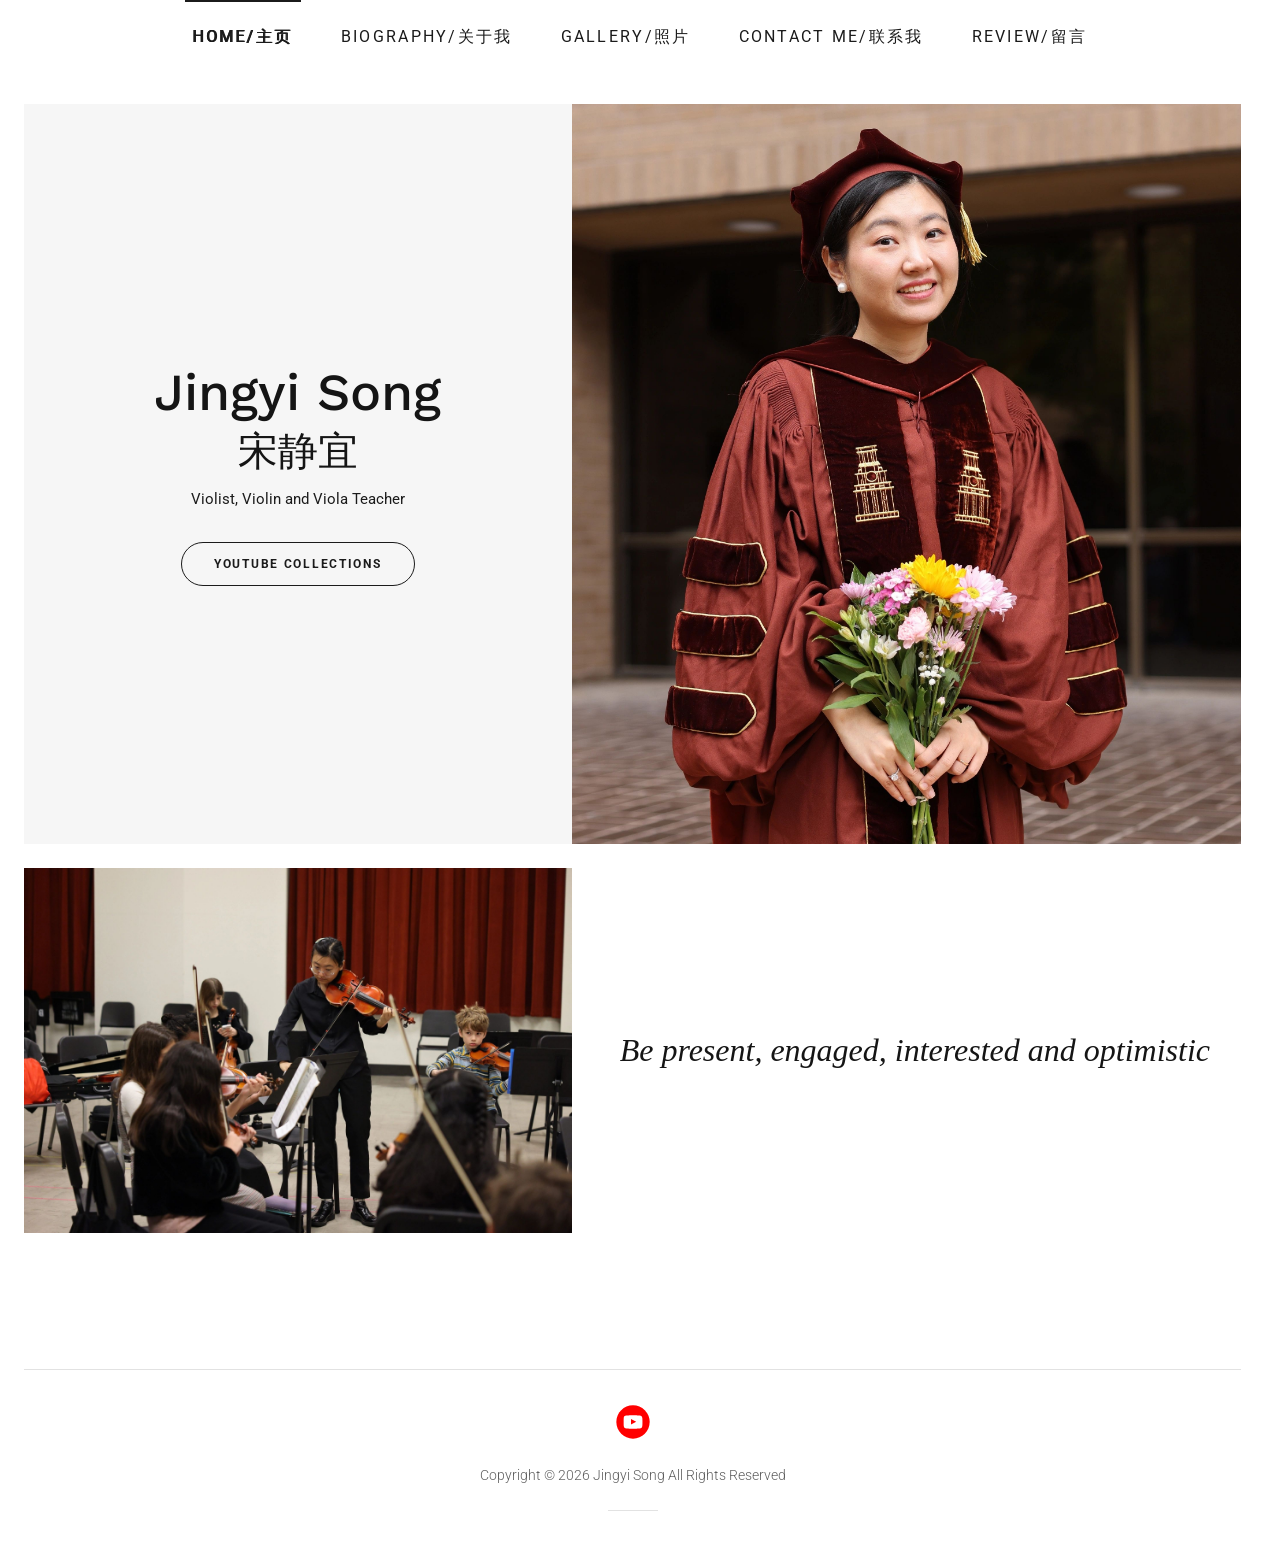
==== commit f0fb0fb4: "Encapsulate common header/footer components and redesign Contact Me page" ====
--- a/index.html
+++ b/index.html
@@ -7,24 +7,13 @@
     <meta name="description" content="Jingyi Song, DMA student, violist, violin and viola teacher. Wanting to start your music journal? Please feel free to contact me!">
     <meta name="theme-color" content="#a5e8d7">
     <link rel="icon" href="images/favicon.png">
-    <link rel="stylesheet" href="style.css">
+    <link rel="stylesheet" href="style.css?v=1.2">
+    <script src="components.js?v=1.2"></script>
 </head>
 <body>
 
-<nav class="navbar">
-    <div class="nav-centered">
-        <ul class="nav-links" id="navLinks">
-            <li><a href="index.html" class="active">HOME/主页</a></li>
-            <li><a href="biography.html">BIOGRAPHY/关于我</a></li>
-            <li><a href="gallery.html">GALLERY/照片</a></li>
-            <li><a href="contact.html">CONTACT ME/联系我</a></li>
-            <li><a href="review.html">REVIEW/留言</a></li>
-        </ul>
-        <div class="hamburger" id="hamburger" aria-label="Toggle navigation">
-            <span></span><span></span><span></span>
-        </div>
-    </div>
-</nav>
+<div id="header-placeholder"></div>
+<script>document.getElementById('header-placeholder').outerHTML = getHeaderHTML('home');</script>
 
 <main>
     <div class="section-container">
@@ -54,20 +43,8 @@
     </div>
 </main>
 
-<footer>
-    <div class="footer-inner">
-        <div class="footer-social">
-            <a href="https://www.youtube.com/@Jingyi_Song" target="_blank" rel="noopener" aria-label="YouTube Channel">
-                <svg viewBox="0 0 24 24" fill="currentColor" style="color:#FF0000">
-                    <path d="M12 2C6.477 2 2 6.477 2 12s4.477 10 10 10 10-4.477 10-10A10 10 0 0012 2z"/>
-                    <path fill-rule="evenodd" fill="#fff" d="M17.607 14.302s.066-.931.066-1.866l.003-.88c0-.93-.069-1.865-.069-1.865a2.363 2.363 0 00-.436-1.146 1.702 1.702 0 00-1.16-.52c-1.615-.116-4.025-.149-4.025-.149s-2.422.033-4.037.15c-.436.012-.85.193-1.156.505-.335.349-.364 1.153-.364 1.153s-.033.942-.033 1.876v.884c0 .93.033 1.865.033 1.865.033.413.177.809.418 1.146.344.31.788.484 1.251.49.924.088 3.913.117 3.913.117s2.418-.004 4.033-.12c.433-.004.847-.18 1.152-.488.242-.338.384-.737.411-1.152zm-3.68-2.422l-3.116 1.614-.004-3.24 3.12 1.626z"/>
-                </svg>
-            </a>
-        </div>
-        <hr class="footer-divider">
-        <p class="footer-copy">Copyright © 2025 Jingyi Song All Rights Reserved</p>
-    </div>
-</footer>
+<div id="footer-placeholder"></div>
+<script>document.getElementById('footer-placeholder').outerHTML = getFooterHTML();</script>
 
 <script src="script.js"></script>
 </body>
--- a/style.css
+++ b/style.css
@@ -30,16 +30,20 @@
 
     /* Layout */
     --nav-height: 72px;
-    --container-max: 1100px;
+    --container-max: 1280px;
     --container-pad: 24px;     /* c1-13 / c1-14 */
 }
 
 /* === BASE === */
-html { scroll-behavior: smooth; }
+html {
+    scroll-behavior: smooth;
+    scrollbar-gutter: stable;
+}
 
 body {
     font-family: var(--font-body);
     font-size: var(--font-size-base);
+    font-weight: 300;
     color: var(--color-text);
     background-color: var(--color-bg);
     line-height: 1.5;       /* c1-4g */
@@ -62,7 +66,6 @@
     right: 0;
     height: var(--nav-height);
     background-color: var(--color-bg);
-    border-bottom: 1px solid var(--color-divider);
     z-index: 1003;
     display: flex;
     align-items: center;
@@ -71,6 +74,7 @@
 /* Centered nav wrapper — used on home page */
 .nav-centered {
     width: 100%;
+    height: 100%;
     display: flex;
     align-items: center;
     justify-content: center;
@@ -82,6 +86,7 @@
 .nav-container {
     width: 100%;
     max-width: var(--container-max);
+    height: 100%;
     margin: 0 auto;
     padding: 0 var(--container-pad);
     display: flex;
@@ -109,16 +114,26 @@
 /* Nav links */
 .nav-links {
     display: flex;
-    align-items: center;
-    gap: 0;
+    align-items: stretch;
+    height: 100%;
+    gap: 32px; /* c1-37 is padding-left: 32px */
+}
+
+.nav-links li {
+    display: flex;
+    align-items: stretch;
 }
 
 .nav-links li a {
-    display: inline-block;
-    padding: 6px 6px;                   /* c1-2k / c1-2n */
-    font-family: var(--font-body);
-    font-size: 14px;                    /* c1-3j */
-    font-weight: 700;                   /* c1-3k */
+    display: flex;
+    align-items: center;
+    height: 100%;
+    padding: 0 8px;
+    border-top: 2px solid transparent;
+    box-sizing: border-box;
+    font-family: var(--font-body);
+    font-size: 16px;                    /* scaled up from 14px */
+    font-weight: 400;                   /* c1-3v */
     letter-spacing: 0.143em;            /* c1-3c */
     text-transform: uppercase;          /* c1-3d */
     color: var(--color-text);           /* c1-2d: rgb(27,27,27) */
@@ -135,10 +150,9 @@
 }
 
 .nav-links li a.active {
-    color: var(--color-accent-mid);
+    color: var(--color-text);           /* c1-2d */
+    text-shadow: 0.5px 0 0 currentColor, -0.5px 0 0 currentColor;
     border-top: 2px solid var(--color-text);  /* c1-3f, c1-3g */
-    padding-top: 11px;
-    margin-top: -13px;
 }
 
 /* Hamburger (mobile) */
@@ -164,10 +178,9 @@
 */
 .hero-split {
     display: flex;
-    min-height: 500px; /* Or a reasonable height */
-    height: 65vh;
-    margin-top: calc(var(--nav-height) + 2rem);
-    margin-bottom: 4rem;
+    height: 740px; /* Matching the 739.195px height from dev tools */
+    margin-top: 64px; /* Matching the 64px top margin */
+    margin-bottom: 24px; /* Matching the 24px bottom margin */
     overflow: hidden;
 }
 
@@ -185,7 +198,7 @@
 
 .hero-name {
     font-family: var(--font-heading);
-    font-size: 40px;
+    font-size: 52px;                    /* scaled up from 40px */
     font-weight: 500;
     color: var(--color-dark-text);
     line-height: 1.2;
@@ -194,7 +207,7 @@
 
 .hero-name-cn {
     display: block;
-    font-size: 32px;
+    font-size: 40px;                    /* scaled up from 32px */
     font-weight: 400;
     margin-top: 0.25rem;
 }
@@ -281,32 +294,76 @@
 }
 
 .home-quote-text {
-    font-family: var(--font-heading);
-    font-size: 24px;
-    font-weight: 500;
+    font-family: Georgia, serif;
+    font-size: 32px;                    /* scaled up from 24px */
+    font-style: italic;
+    font-weight: 300;
     color: var(--color-dark-text);
     line-height: 1.4;
 }
 
 .section-heading {
     font-family: var(--font-heading);
-    font-size: 22px;
-    font-weight: 700;
-    color: var(--color-dark-text);
-    margin-bottom: 32px;             /* c1-t */
-    padding-bottom: 0.5rem;
-    border-bottom: 2px solid var(--color-divider);
+    font-size: 32px;                    /* scaled up from 22px */
+    font-weight: 500;                   /* c1-6l: weight 500 */
+    color: var(--color-dark-text);
+    margin-bottom: 40px;                /* c1-72 */
+    display: flex;
+    flex-direction: column;
+    align-items: center;
+    gap: 16px;
+    text-align: center;
+}
+
+.section-heading::after {
+    content: "";
     display: block;
+    width: 90px;                        /* c1-7b */
+    height: 2px;
+    background-color: rgb(22, 22, 22);  /* c1-78 */
 }
 
 /* === BIOGRAPHY ===
    English: image LEFT, text RIGHT (from live site layout)
    Chinese: text LEFT, image RIGHT
 */
+.bio-hero-banner {
+    background-color: var(--color-footer-bg); /* rgb(246, 246, 246) */
+    padding: 56px 24px;
+    text-align: center;
+    border-radius: 4px;
+    margin-bottom: 32px;
+}
+
+.bio-hero-name {
+    font-family: var(--font-heading);
+    font-size: 40px;
+    font-weight: 500;
+    color: var(--color-dark-text);
+    line-height: 1.2;
+    margin: 0;
+}
+
+.bio-hero-name-cn {
+    display: block;
+    font-size: 32px;
+    margin-top: 8px;
+}
+
+.bio-hero-tagline {
+    font-family: var(--font-heading);
+    font-size: 16px;
+    font-weight: 400;
+    color: var(--color-text);
+    letter-spacing: 0.05em;
+    margin: 16px 0 0 0;
+    text-transform: none;
+}
+
 .bio-grid {
     display: grid;
-    grid-template-columns: 340px 1fr;
-    gap: 40px;      /* c1-74 / c1-75: 24px column/row gap — we use 40px for readability */
+    grid-template-columns: 1fr 1fr;
+    gap: 48px;      /* 48px gap to match 24px cell paddings */
     align-items: start;
 }
 
@@ -319,7 +376,7 @@
 
 .bio-text h3 {
     font-family: var(--font-heading);
-    font-size: 22px;
+    font-size: 28px;                    /* scaled up from 22px */
     font-weight: 700;
     color: var(--color-dark-text);
     margin-bottom: 16px;   /* c1-5o */
@@ -328,7 +385,7 @@
 
 .bio-text p {
     font-family: var(--font-body);
-    font-size: 16px;
+    font-size: 18px;                    /* scaled up from 16px */
     line-height: 1.5;
     color: var(--color-text);
     margin-bottom: 16px;
@@ -336,7 +393,7 @@
 }
 
 .bio-section-bg {
-    background-color: var(--color-footer-bg);  /* rgb(246,246,246) */
+    background-color: var(--color-bg);
     border-top: 1px solid var(--color-divider);
     border-bottom: 1px solid var(--color-divider);
 }
@@ -344,25 +401,38 @@
 /* Chinese bio: reverse column order */
 .bio-grid-reverse {
     display: grid;
-    grid-template-columns: 1fr 340px;
-    gap: 40px;
+    grid-template-columns: 1fr 1fr;
+    gap: 48px;
     align-items: start;
 }
+
 
 /* === GALLERY === */
 .gallery-grid {
     display: grid;
     grid-template-columns: repeat(3, 1fr);
-    gap: 8px;
+    gap: 0;
     margin-bottom: 40px;
 }
 
 .gallery-item {
     position: relative;
-    aspect-ratio: 1;
+    height: 130px;
     overflow: hidden;
     cursor: pointer;
     background: var(--color-divider);
+}
+
+@media (min-width: 768px) {
+    .gallery-item {
+        height: 200px;
+    }
+}
+
+@media (min-width: 1024px) {
+    .gallery-item {
+        height: 300px;
+    }
 }
 
 .gallery-item img {
@@ -392,19 +462,46 @@
 
 .video-section-heading {
     font-family: var(--font-heading);
-    font-size: 22px;
-    font-weight: 700;
-    color: var(--color-dark-text);
-    margin-bottom: 24px;
+    font-size: 32px;                    /* scaled up from 22px */
+    font-weight: 500;                   /* c1-6l: weight 500 */
+    color: var(--color-dark-text);
+    margin-bottom: 40px;                /* c1-72 */
+    display: flex;
+    flex-direction: column;
+    align-items: center;
+    gap: 16px;
+    text-align: center;
+}
+
+.video-section-heading::after {
+    content: "";
     display: block;
-    padding-bottom: 0.5rem;
-    border-bottom: 2px solid var(--color-divider);
-}
-
-.video-grid {
+    width: 90px;                        /* c1-7b */
+    height: 2px;
+    background-color: rgb(22, 22, 22);  /* c1-78 */
+}
+
+.video-layout {
+    display: flex;
+    flex-direction: column;
+    gap: 40px;
+    width: 100%;
+}
+
+.video-item {
+    display: flex;
+    flex-direction: column;
+}
+
+.video-item.full-width {
+    width: 100%;
+    margin-bottom: 8px;
+}
+
+.video-row-two {
     display: grid;
-    grid-template-columns: repeat(3, 1fr);
-    gap: 24px;          /* c1-74 */
+    grid-template-columns: repeat(2, 1fr);
+    gap: 40px;
 }
 
 .video-wrapper {
@@ -424,16 +521,19 @@
 
 .video-info h4 {
     font-family: var(--font-heading);
-    font-size: 14px;
-    font-weight: 700;
-    color: var(--color-dark-text);
-    margin-bottom: 4px;
+    font-size: 22px;                    /* c1-5h: 22px */
+    font-weight: 400;                   /* c1-3k: weight 400 */
+    color: var(--color-dark-text);
+    margin-bottom: 8px;
+    line-height: 1.25;                  /* c1-6v */
 }
 
 .video-info p {
-    font-size: 12px;               /* c1-6z */
+    font-family: var(--font-body);
+    font-size: 16px;                    /* c1-e: 16px */
+    font-weight: 300;
     color: var(--color-muted);
-    line-height: 1.4;
+    line-height: 1.5;                   /* c1-4g */
 }
 
 /* === LIGHTBOX === */
@@ -490,6 +590,44 @@
 .lightbox-next { right: 1rem; }
 
 /* === CONTACT === */
+.contact-details-wrap {
+    max-width: 680px;
+    margin: 0 auto;
+    display: flex;
+    flex-direction: column;
+    gap: 32px;
+    padding-top: 1.5rem;
+}
+
+.contact-block h3 {
+    font-family: var(--font-heading);
+    font-size: 22px;
+    font-weight: 500;
+    color: var(--color-dark-text);
+    margin-bottom: 12px;
+}
+
+.contact-block p {
+    font-size: 16px;
+    color: var(--color-text);
+    line-height: 1.6;
+}
+
+.contact-info-links {
+    line-height: 1.8 !important;
+}
+
+.contact-info-links a {
+    color: var(--color-accent-mid);
+    text-decoration: none;
+    transition: color 0.2s;
+}
+
+.contact-info-links a:hover {
+    color: var(--color-accent-dark);
+    text-decoration: underline;
+}
+
 .contact-layout {
     display: grid;
     grid-template-columns: 1fr 1fr;
@@ -497,10 +635,11 @@
     align-items: start;
 }
 
+
 .contact-form-section h2,
 .contact-info-section h2 {
     font-family: var(--font-heading);
-    font-size: 22px;
+    font-size: 28px;                    /* scaled up from 22px */
     font-weight: 700;
     color: var(--color-dark-text);
     margin-bottom: 24px;
@@ -527,7 +666,7 @@
     border: 1px solid var(--color-divider);
     border-radius: 4px;
     font-family: var(--font-body);
-    font-size: 16px;
+    font-size: 18px;                    /* scaled up from 16px */
     color: var(--color-text);
     background: var(--color-bg);
     line-height: 1.5;
@@ -665,8 +804,8 @@
    Background: rgb(246, 246, 246) = c1-5s
 */
 footer {
-    background-color: var(--color-footer-bg);
-    border-top: 1px solid var(--color-divider);
+    background-color: var(--color-bg);
+    border-top: none;
     padding: 32px var(--container-pad);
     text-align: center;
 }
@@ -692,11 +831,18 @@
 .footer-social a:hover { color: var(--color-text); }
 .footer-social svg { width: 40px; height: 40px; }
 
-.footer-divider {
-    width: 100%;
-    max-width: 400px;
+.footer-divider-top {
+    width: 100%;
     border: none;
     border-top: 1px solid var(--color-divider);
+    margin-bottom: 16px;
+}
+
+.footer-divider-bottom {
+    width: 50px;
+    border: none;
+    border-top: 1px solid var(--color-divider);
+    margin-top: 8px;
 }
 
 .footer-copy {
@@ -711,7 +857,6 @@
     .bio-grid-reverse { grid-template-columns: 1fr; gap: 24px; }
     .bio-grid-reverse .bio-image-wrap { order: -1; }
     .contact-layout { grid-template-columns: 1fr; gap: 40px; }
-    .video-grid { grid-template-columns: 1fr; }
     .gallery-grid { grid-template-columns: repeat(2, 1fr); }
 }
 
@@ -728,14 +873,24 @@
         padding: 16px 0;
         z-index: 10002;
         box-shadow: 0 2px 6px rgba(0,0,0,0.2);
+        height: auto;
+        align-items: stretch;
     }
     .nav-links.open { display: flex; }
+    .nav-links li {
+        display: block;
+        height: auto;
+    }
     .nav-links li a {
+        display: block;
+        height: auto;
         color: var(--color-alt-bg);   /* c1-4w: rgb(247,247,247) */
         padding: 12px 24px;
         width: 100%;
         font-size: 12px;
+        border-top: none;
         border-bottom: 1px solid rgba(76,76,76,0.5);  /* c1-5b */
+        box-sizing: content-box;
     }
     .nav-links li:last-child a { border-bottom: none; }
     .nav-links li a:hover { color: var(--color-accent); }  /* c1-52: rgb(165,232,215) */
@@ -751,11 +906,12 @@
     .hero h1 .chinese { font-size: 18px; }
 
     .gallery-grid { grid-template-columns: repeat(2, 1fr); }
+    .video-row-two { grid-template-columns: 1fr; gap: 24px; }
 
     .section-container { padding: 32px 16px; }
 }
 
 @media (max-width: 480px) {
     .gallery-grid { grid-template-columns: 1fr; }
-    .video-grid { grid-template-columns: 1fr; }
-}
+    .video-row-two { grid-template-columns: 1fr; }
+}
